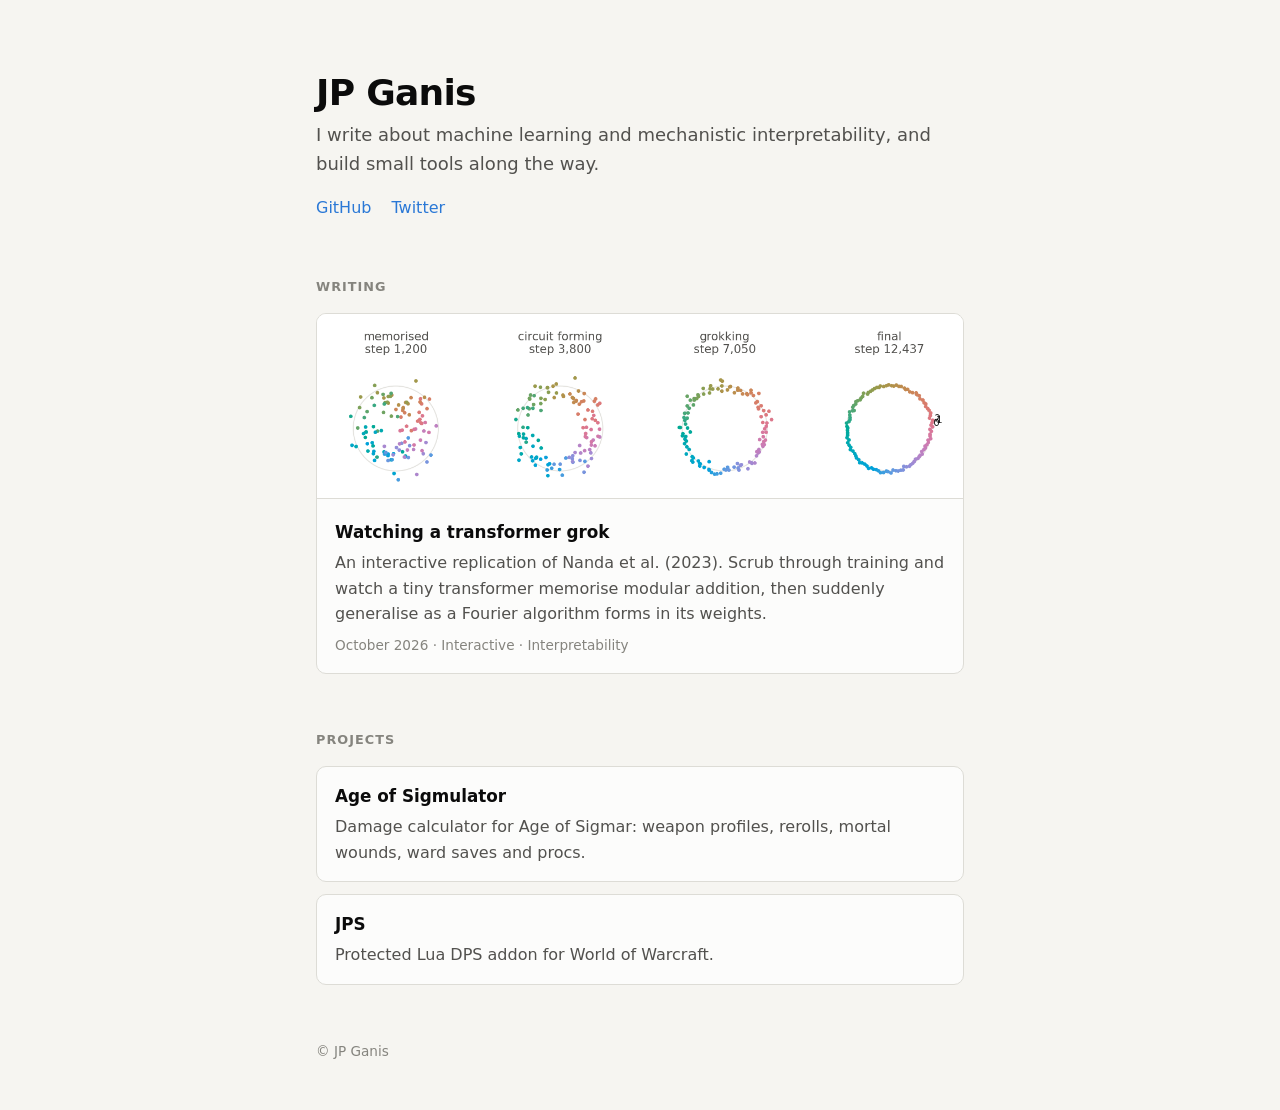
==== index.html @ 49b25493 "Turn jpganis.com into a personal homepage Move Age of Sigmulator to /sigmulator/, add the grokking i" ====
<!doctype html>
<html lang="en">
<head>
  <meta charset="utf-8">
  <meta name="viewport" content="width=device-width, initial-scale=1">
  <title>JP Ganis</title>
  <meta name="description" content="Writing and projects by JP Ganis: machine learning, interpretability and things I've built.">
  <meta property="og:title" content="JP Ganis">
  <meta property="og:description" content="Writing and projects: machine learning, interpretability and things I've built.">
  <meta property="og:type" content="website">
  <link rel="icon" href="data:image/svg+xml,%3Csvg xmlns='http://www.w3.org/2000/svg' viewBox='0 0 32 32'%3E%3Ccircle cx='16' cy='16' r='11' fill='none' stroke='%232a78d6' stroke-width='3'/%3E%3Ccircle cx='27' cy='16' r='3' fill='%23eb6834'/%3E%3C/svg%3E">
  <link rel="stylesheet" href="site.css">
</head>
<body>
  <main class="wrap">
    <header class="intro">
      <h1>JP Ganis</h1>
      <p class="lede">
        <!-- TODO: one or two lines about who you are and what you work on -->
        I write about machine learning and mechanistic interpretability, and build small tools along the way.
      </p>
      <nav class="links" aria-label="Elsewhere">
        <a href="https://github.com/jp-ganis">GitHub</a>
        <a href="https://twitter.com/jpganis">Twitter</a>
        <!-- <a href="https://www.linkedin.com/in/…">LinkedIn</a> -->
        <!-- <a href="mailto:…">Email</a> -->
      </nav>
    </header>

    <section aria-labelledby="writing">
      <h2 id="writing">Writing</h2>
      <ul class="entries">
        <li>
          <a class="entry feature" href="/grokking/">
            <img src="/grokking/preview.png" alt="Embedding rings formed by a transformer that has grokked modular addition" loading="lazy">
            <span class="entry-body">
              <span class="entry-title">Watching a transformer grok</span>
              <span class="entry-desc">An interactive replication of Nanda et al. (2023). Scrub through training and watch a tiny transformer memorise modular addition, then suddenly generalise as a Fourier algorithm forms in its weights.</span>
              <span class="entry-meta">October 2026 · Interactive · Interpretability</span>
            </span>
          </a>
        </li>
      </ul>
    </section>

    <section aria-labelledby="projects">
      <h2 id="projects">Projects</h2>
      <ul class="entries">
        <li>
          <a class="entry" href="/sigmulator/">
            <span class="entry-title">Age of Sigmulator</span>
            <span class="entry-desc">Damage calculator for Age of Sigmar: weapon profiles, rerolls, mortal wounds, ward saves and procs.</span>
          </a>
        </li>
        <li>
          <a class="entry" href="https://github.com/jp-ganis/JPS">
            <span class="entry-title">JPS</span>
            <span class="entry-desc">Protected Lua DPS addon for World of Warcraft.</span>
          </a>
        </li>
      </ul>
    </section>
  </main>

  <footer class="foot">
    <p>© JP Ganis</p>
  </footer>
</body>
</html>
---- site.css ----
:root {
  color-scheme: light;
  --bg: #f6f5f1;
  --panel: #fcfcfb;
  --ink: #0b0b0b;
  --ink-2: #52514e;
  --ink-3: #85847e;
  --rule: #dddcd6;
  --accent: #2a78d6;
  --radius: 10px;
  --font: ui-sans-serif, system-ui, -apple-system, "Segoe UI", Roboto, "Helvetica Neue", Arial, sans-serif;
}

@media (prefers-color-scheme: dark) {
  :root {
    color-scheme: dark;
    --bg: #121211;
    --panel: #1a1a19;
    --ink: #f0efec;
    --ink-2: #c3c2b7;
    --ink-3: #8f8e86;
    --rule: #333330;
    --accent: #3987e5;
  }
}

* { box-sizing: border-box; }

body {
  margin: 0;
  background: var(--bg);
  color: var(--ink);
  font: 16px/1.6 var(--font);
  -webkit-font-smoothing: antialiased;
}

a { color: var(--accent); text-decoration: none; }
a:hover { text-decoration: underline; }

.wrap {
  max-width: 680px;
  margin: 0 auto;
  padding: 72px 16px 32px;
}

.intro h1 {
  margin: 0 0 8px;
  font-size: 2.25rem;
  letter-spacing: -0.02em;
  line-height: 1.15;
}

.lede {
  margin: 0 0 16px;
  color: var(--ink-2);
  font-size: 1.125rem;
}

.links { display: flex; flex-wrap: wrap; gap: 4px 20px; }

section { margin-top: 56px; }

h2 {
  margin: 0 0 16px;
  font-size: 0.8rem;
  font-weight: 600;
  letter-spacing: 0.08em;
  text-transform: uppercase;
  color: var(--ink-3);
}

.entries { list-style: none; margin: 0; padding: 0; display: grid; gap: 12px; }

.entry {
  display: flex;
  flex-direction: column;
  gap: 4px;
  padding: 16px 18px;
  background: var(--panel);
  border: 1px solid var(--rule);
  border-radius: var(--radius);
  color: inherit;
  transition: border-color 0.15s;
}
.entry:hover { text-decoration: none; border-color: var(--accent); }
.entry:hover .entry-title { color: var(--accent); }

.entry-body { display: flex; flex-direction: column; gap: 4px; }
.entry-title { font-weight: 600; font-size: 1.05rem; }
.entry-desc { color: var(--ink-2); }
.entry-meta { color: var(--ink-3); font-size: 0.85rem; margin-top: 4px; }

.feature { padding: 0; overflow: hidden; }
.feature img {
  display: block;
  width: 100%;
  height: auto;
  padding: 12px 8px;
  background: #fff;
  border-bottom: 1px solid var(--rule);
}
.feature .entry-body { padding: 16px 18px; }

.foot {
  max-width: 680px;
  margin: 0 auto;
  padding: 24px 16px 48px;
  color: var(--ink-3);
  font-size: 0.85rem;
}
.foot p { margin: 0; }
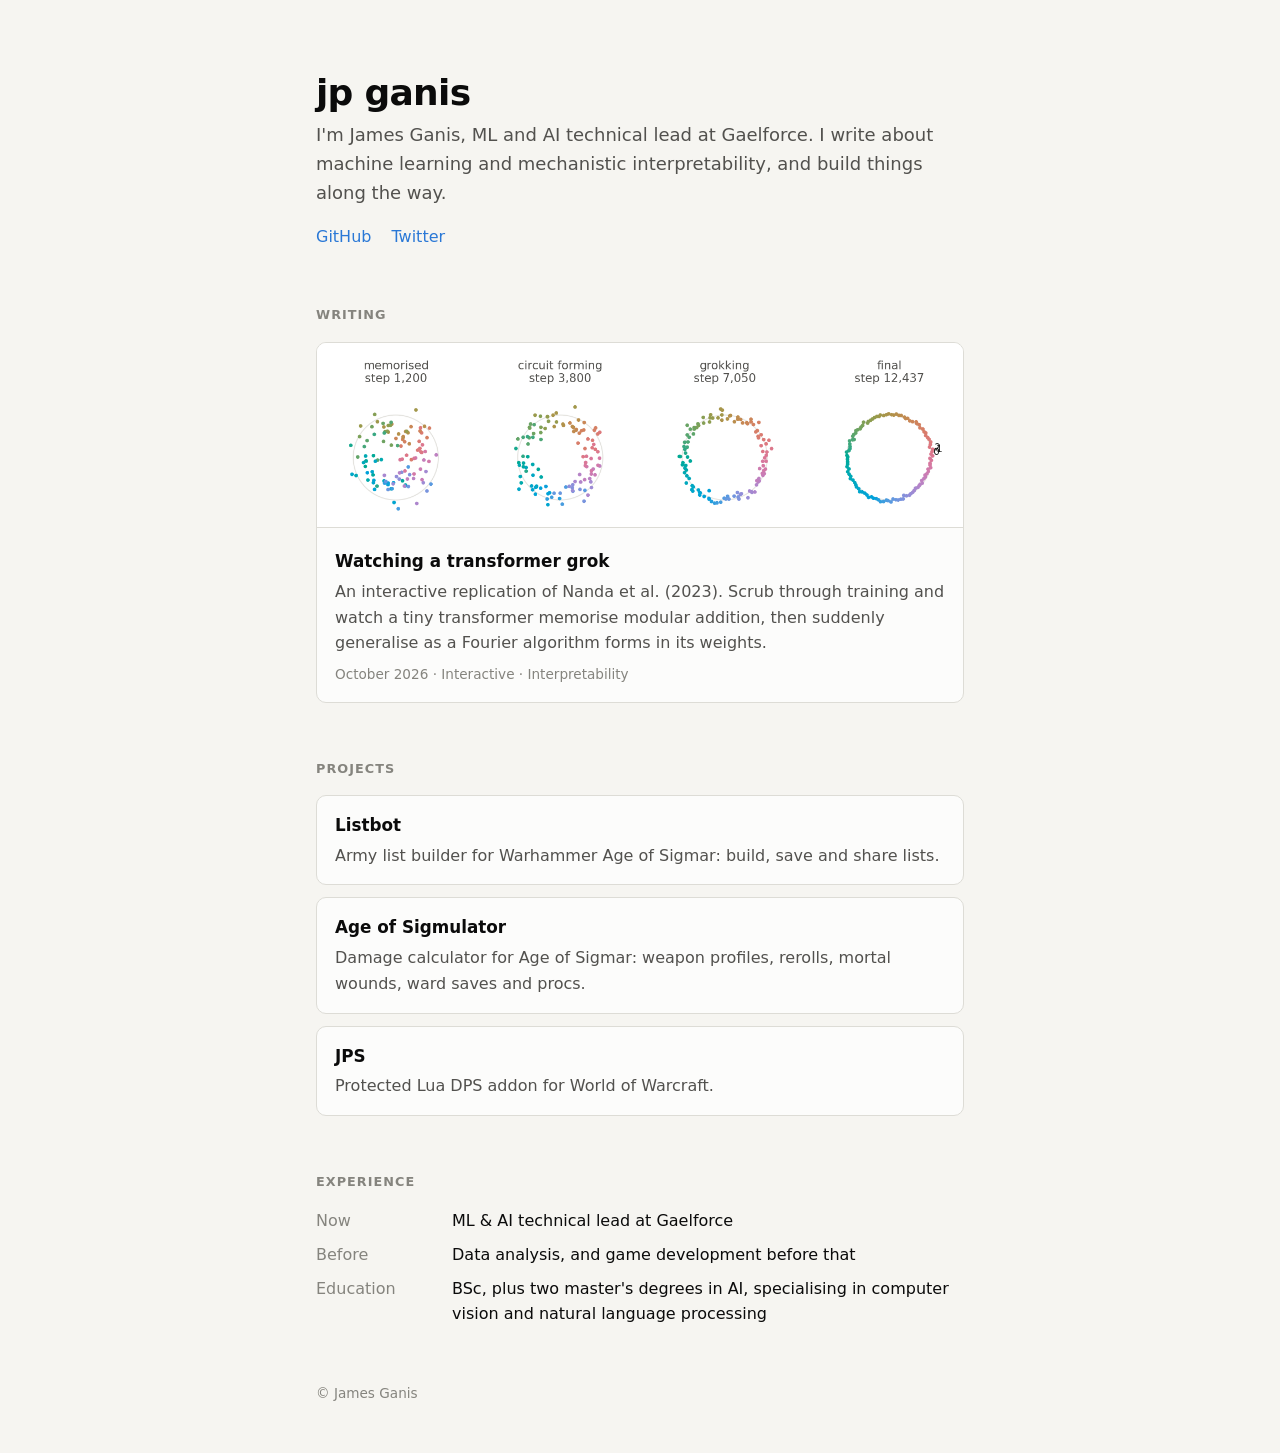
==== commit ffd2968f: "Add Listbot, experience section and search metadata Lowercase the heading, name James Ganis in the t" ====
--- a/index.html
+++ b/index.html
@@ -3,21 +3,40 @@
 <head>
   <meta charset="utf-8">
   <meta name="viewport" content="width=device-width, initial-scale=1">
-  <title>JP Ganis</title>
-  <meta name="description" content="Writing and projects by JP Ganis: machine learning, interpretability and things I've built.">
-  <meta property="og:title" content="JP Ganis">
-  <meta property="og:description" content="Writing and projects: machine learning, interpretability and things I've built.">
-  <meta property="og:type" content="website">
+  <title>jp ganis · James Ganis, ML &amp; AI technical lead</title>
+  <meta name="description" content="James (JP) Ganis: ML and AI technical lead at Gaelforce. Writing on machine learning and mechanistic interpretability, plus projects like Listbot and Age of Sigmulator.">
+  <meta name="author" content="James Ganis">
+  <link rel="canonical" href="https://jpganis.com/">
+  <meta property="og:title" content="James Ganis (jp ganis)">
+  <meta property="og:description" content="ML and AI technical lead. Writing on machine learning and interpretability, and things I've built.">
+  <meta property="og:type" content="profile">
+  <meta property="og:url" content="https://jpganis.com/">
+  <meta property="og:image" content="https://jpganis.com/grokking/preview.png">
+  <meta property="profile:first_name" content="James">
+  <meta property="profile:last_name" content="Ganis">
+  <script type="application/ld+json">
+  {
+    "@context": "https://schema.org",
+    "@type": "Person",
+    "name": "James Ganis",
+    "alternateName": ["JP Ganis", "jp ganis", "jp-ganis"],
+    "url": "https://jpganis.com/",
+    "jobTitle": "ML & AI Technical Lead",
+    "worksFor": { "@type": "Organization", "name": "Gaelforce" },
+    "knowsAbout": ["Machine learning", "Artificial intelligence", "Computer vision", "Natural language processing", "Mechanistic interpretability", "Data analysis", "Game development"],
+    "sameAs": ["https://github.com/jp-ganis", "https://twitter.com/jpganis"]
+  }
+  </script>
   <link rel="icon" href="data:image/svg+xml,%3Csvg xmlns='http://www.w3.org/2000/svg' viewBox='0 0 32 32'%3E%3Ccircle cx='16' cy='16' r='11' fill='none' stroke='%232a78d6' stroke-width='3'/%3E%3Ccircle cx='27' cy='16' r='3' fill='%23eb6834'/%3E%3C/svg%3E">
   <link rel="stylesheet" href="site.css">
 </head>
 <body>
   <main class="wrap">
     <header class="intro">
-      <h1>JP Ganis</h1>
+      <h1>jp ganis</h1>
       <p class="lede">
-        <!-- TODO: one or two lines about who you are and what you work on -->
-        I write about machine learning and mechanistic interpretability, and build small tools along the way.
+        I'm James Ganis, ML and AI technical lead at Gaelforce. I write about machine learning and
+        mechanistic interpretability, and build things along the way.
       </p>
       <nav class="links" aria-label="Elsewhere">
         <a href="https://github.com/jp-ganis">GitHub</a>
@@ -47,6 +66,12 @@
       <h2 id="projects">Projects</h2>
       <ul class="entries">
         <li>
+          <a class="entry" href="https://listbot.co.uk">
+            <span class="entry-title">Listbot</span>
+            <span class="entry-desc">Army list builder for Warhammer Age of Sigmar: build, save and share lists.</span>
+          </a>
+        </li>
+        <li>
           <a class="entry" href="/sigmulator/">
             <span class="entry-title">Age of Sigmulator</span>
             <span class="entry-desc">Damage calculator for Age of Sigmar: weapon profiles, rerolls, mortal wounds, ward saves and procs.</span>
@@ -60,10 +85,22 @@
         </li>
       </ul>
     </section>
+
+    <section aria-labelledby="about">
+      <h2 id="about">Experience</h2>
+      <dl class="cv">
+        <dt>Now</dt>
+        <dd>ML &amp; AI technical lead at Gaelforce</dd>
+        <dt>Before</dt>
+        <dd>Data analysis, and game development before that</dd>
+        <dt>Education</dt>
+        <dd>BSc, plus two master's degrees in AI, specialising in computer vision and natural language processing</dd>
+      </dl>
+    </section>
   </main>
 
   <footer class="foot">
-    <p>© JP Ganis</p>
+    <p>© James Ganis</p>
   </footer>
 </body>
 </html>
--- a/site.css
+++ b/site.css
@@ -109,3 +109,16 @@
   font-size: 0.85rem;
 }
 .foot p { margin: 0; }
+
+.cv {
+  display: grid;
+  grid-template-columns: 7.5rem 1fr;
+  gap: 8px 16px;
+  margin: 0;
+}
+.cv dt { color: var(--ink-3); }
+.cv dd { margin: 0; }
+@media (max-width: 480px) {
+  .cv { grid-template-columns: 1fr; gap: 0; }
+  .cv dd { margin-bottom: 10px; }
+}
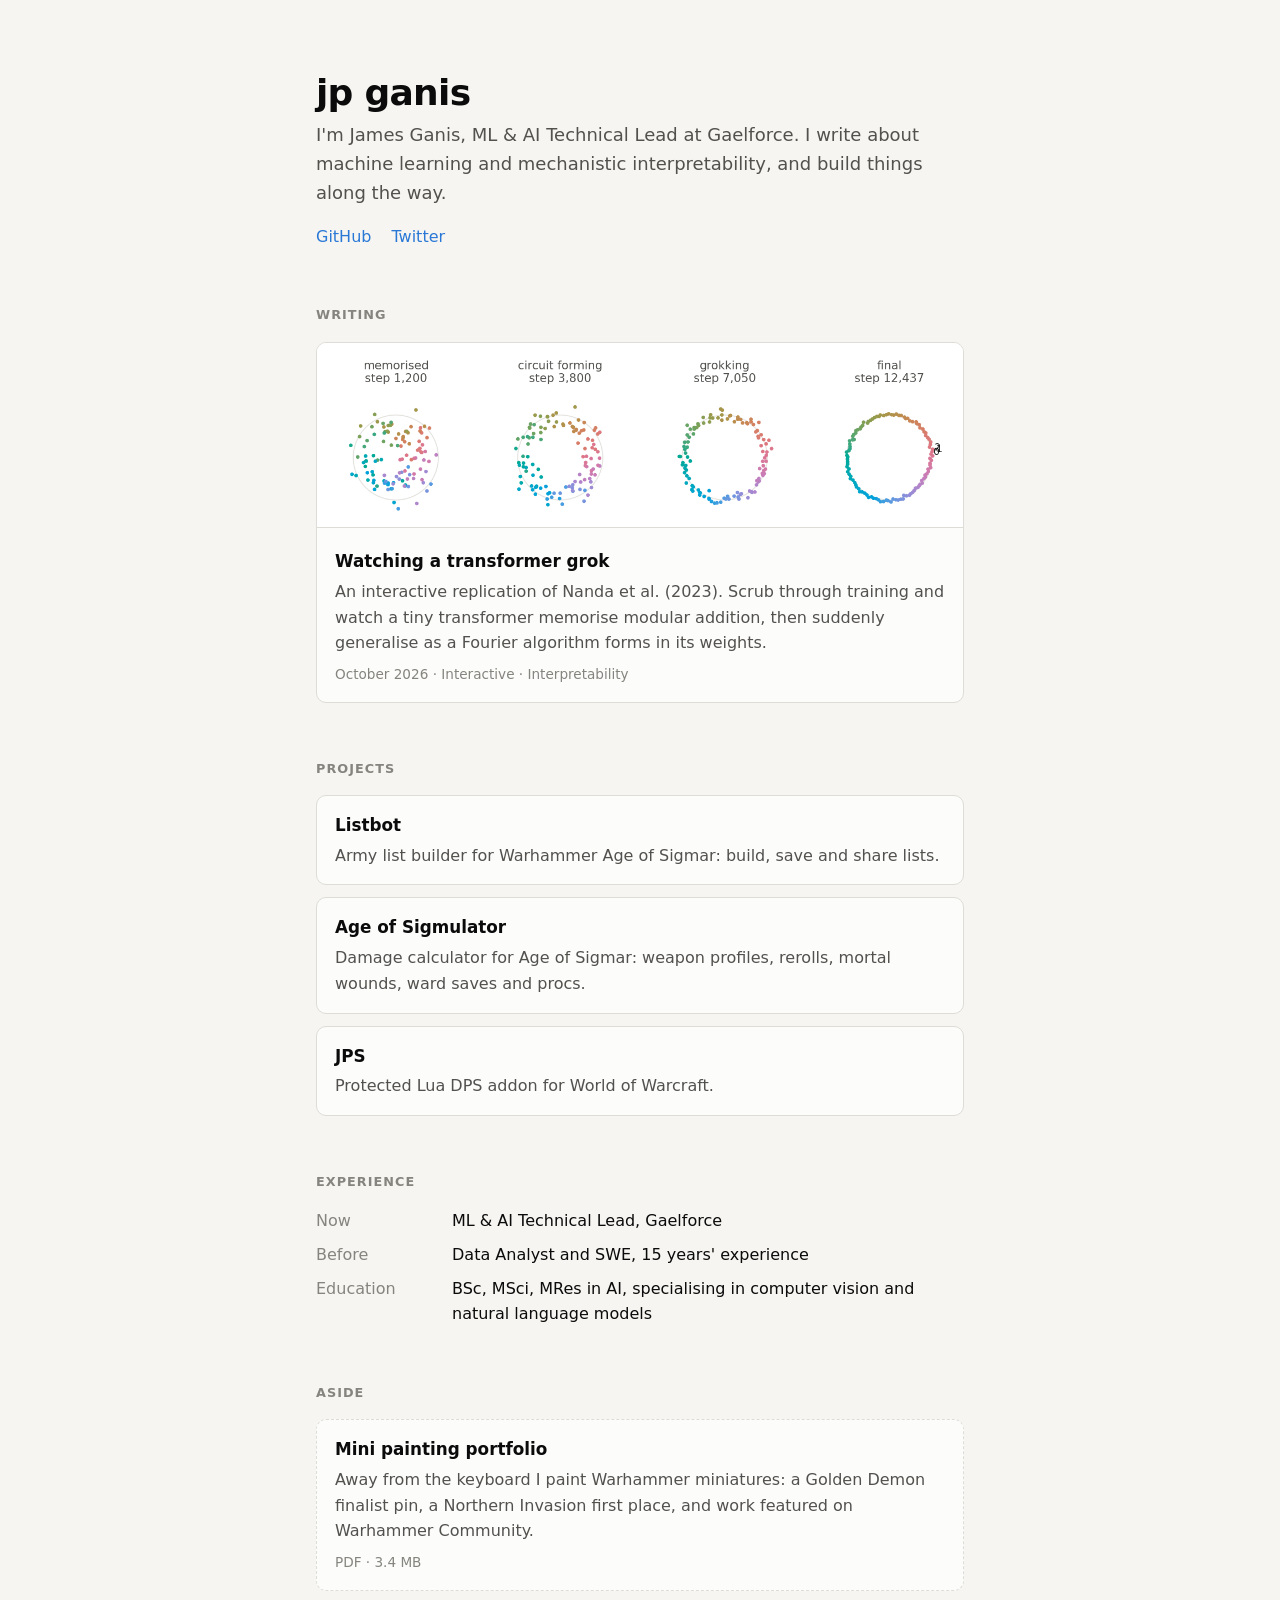
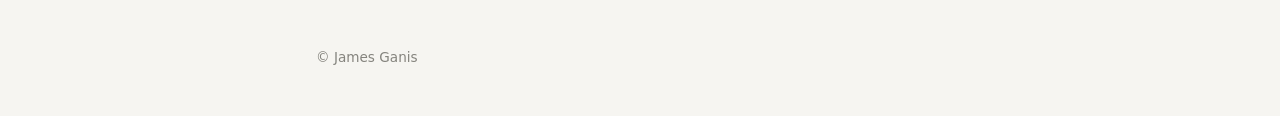
==== commit 020fb701: "Add painting portfolio aside and tighten experience section Co-Authored-By: Claude Opus 5.5 <noreply" ====
--- a/index.html
+++ b/index.html
@@ -3,12 +3,12 @@
 <head>
   <meta charset="utf-8">
   <meta name="viewport" content="width=device-width, initial-scale=1">
-  <title>jp ganis · James Ganis, ML &amp; AI technical lead</title>
-  <meta name="description" content="James (JP) Ganis: ML and AI technical lead at Gaelforce. Writing on machine learning and mechanistic interpretability, plus projects like Listbot and Age of Sigmulator.">
+  <title>jp ganis · James Ganis, ML &amp; AI Technical Lead</title>
+  <meta name="description" content="James (JP) Ganis: ML &amp; AI Technical Lead at Gaelforce. Writing on machine learning and mechanistic interpretability, plus projects like Listbot and Age of Sigmulator.">
   <meta name="author" content="James Ganis">
   <link rel="canonical" href="https://jpganis.com/">
   <meta property="og:title" content="James Ganis (jp ganis)">
-  <meta property="og:description" content="ML and AI technical lead. Writing on machine learning and interpretability, and things I've built.">
+  <meta property="og:description" content="ML &amp; AI Technical Lead. Writing on machine learning and interpretability, and things I've built.">
   <meta property="og:type" content="profile">
   <meta property="og:url" content="https://jpganis.com/">
   <meta property="og:image" content="https://jpganis.com/grokking/preview.png">
@@ -23,7 +23,7 @@
     "url": "https://jpganis.com/",
     "jobTitle": "ML & AI Technical Lead",
     "worksFor": { "@type": "Organization", "name": "Gaelforce" },
-    "knowsAbout": ["Machine learning", "Artificial intelligence", "Computer vision", "Natural language processing", "Mechanistic interpretability", "Data analysis", "Game development"],
+    "knowsAbout": ["Machine learning", "Artificial intelligence", "Computer vision", "Natural language processing", "Mechanistic interpretability", "Data analysis", "Software engineering"],
     "sameAs": ["https://github.com/jp-ganis", "https://twitter.com/jpganis"]
   }
   </script>
@@ -35,7 +35,7 @@
     <header class="intro">
       <h1>jp ganis</h1>
       <p class="lede">
-        I'm James Ganis, ML and AI technical lead at Gaelforce. I write about machine learning and
+        I'm James Ganis, ML &amp; AI Technical Lead at Gaelforce. I write about machine learning and
         mechanistic interpretability, and build things along the way.
       </p>
       <nav class="links" aria-label="Elsewhere">
@@ -90,12 +90,21 @@
       <h2 id="about">Experience</h2>
       <dl class="cv">
         <dt>Now</dt>
-        <dd>ML &amp; AI technical lead at Gaelforce</dd>
+        <dd>ML &amp; AI Technical Lead, Gaelforce</dd>
         <dt>Before</dt>
-        <dd>Data analysis, and game development before that</dd>
+        <dd>Data Analyst and SWE, 15 years' experience</dd>
         <dt>Education</dt>
-        <dd>BSc, plus two master's degrees in AI, specialising in computer vision and natural language processing</dd>
+        <dd>BSc, MSci, MRes in AI, specialising in computer vision and natural language models</dd>
       </dl>
+    </section>
+
+    <section aria-labelledby="aside">
+      <h2 id="aside">Aside</h2>
+      <a class="entry aside" href="/files/jp-ganis-mini-painting-portfolio.pdf">
+        <span class="entry-title">Mini painting portfolio</span>
+        <span class="entry-desc">Away from the keyboard I paint Warhammer miniatures: a Golden Demon finalist pin, a Northern Invasion first place, and work featured on Warhammer Community.</span>
+        <span class="entry-meta">PDF · 3.4 MB</span>
+      </a>
     </section>
   </main>
 
--- a/site.css
+++ b/site.css
@@ -122,3 +122,5 @@
   .cv { grid-template-columns: 1fr; gap: 0; }
   .cv dd { margin-bottom: 10px; }
 }
+
+.aside { border-style: dashed; }
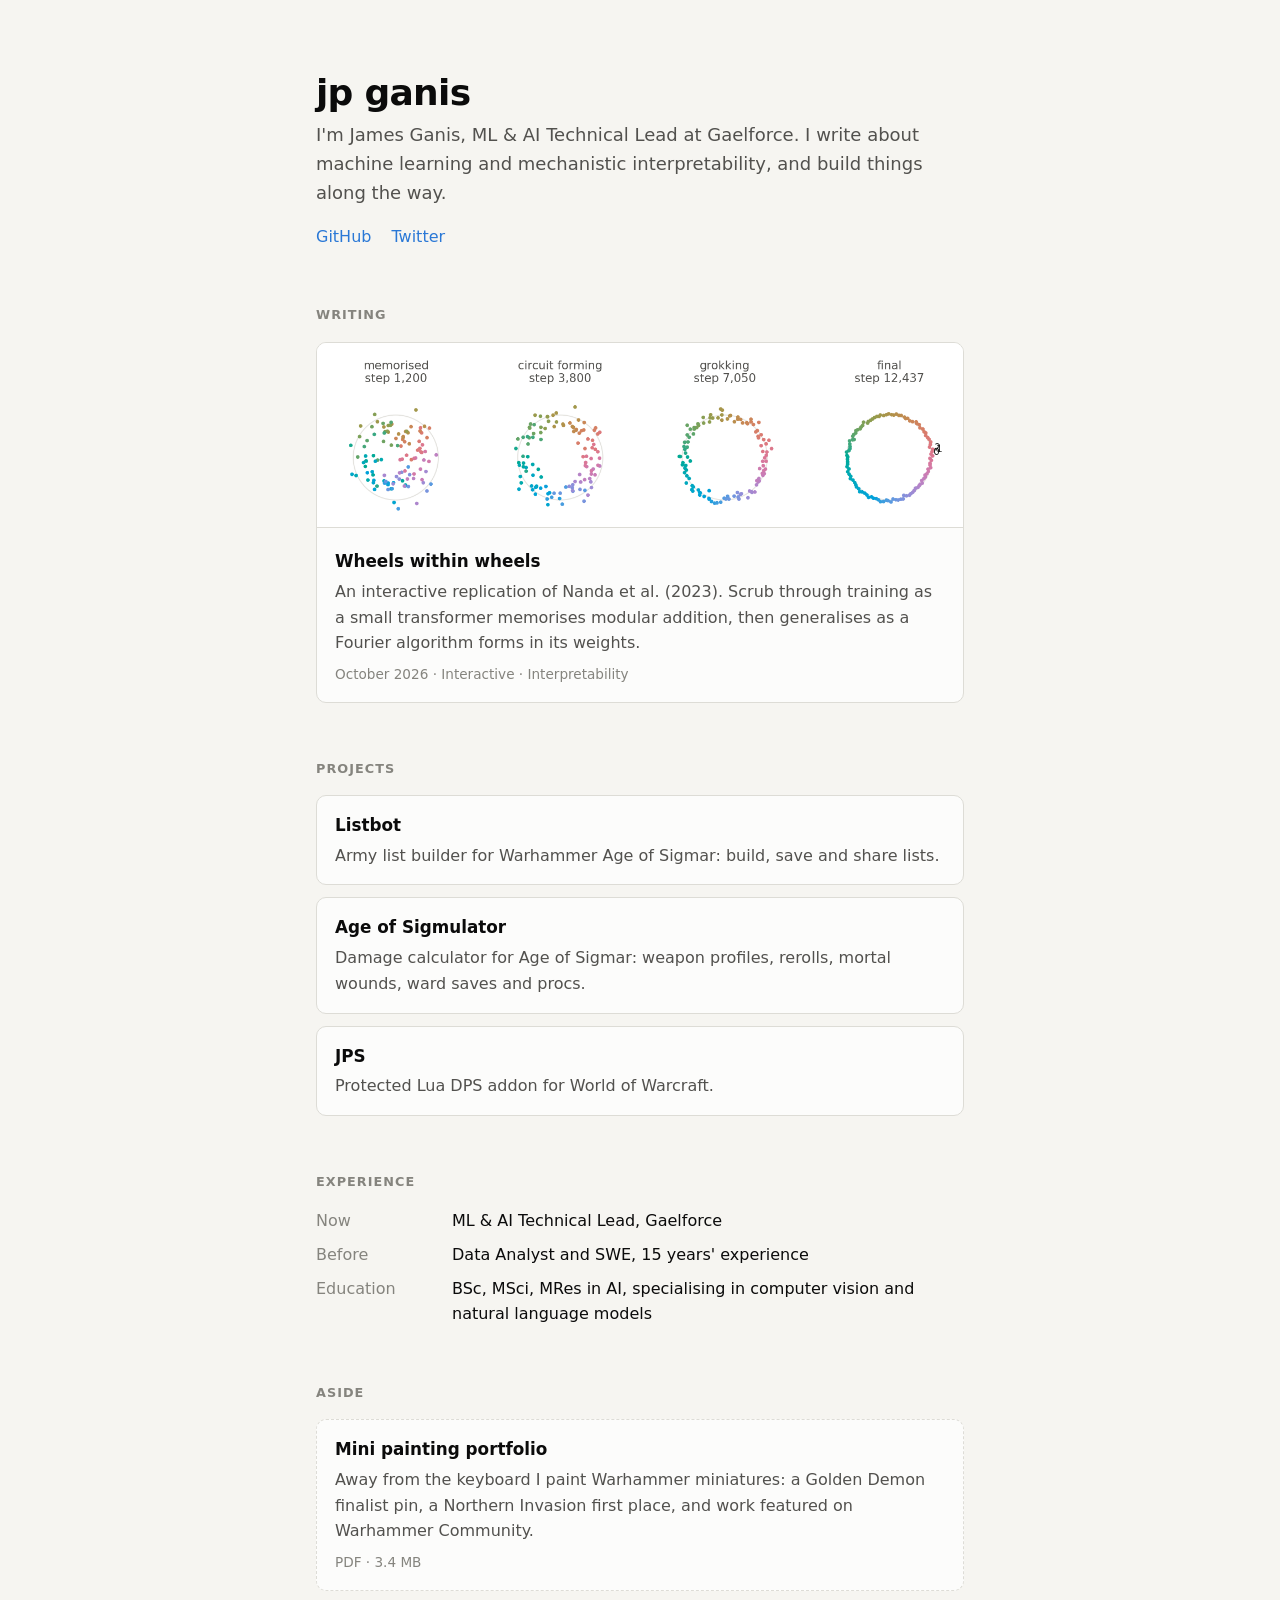
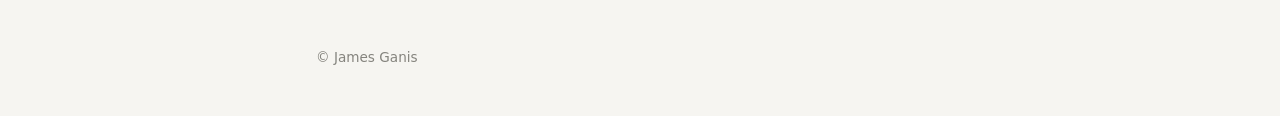
==== commit 5e837cb5: "Rename grokking entry to "Wheels within wheels" Co-Authored-By: Claude Opus 5.5 <noreply@anthropic.c" ====
--- a/index.html
+++ b/index.html
@@ -53,8 +53,8 @@
           <a class="entry feature" href="/grokking/">
             <img src="/grokking/preview.png" alt="Embedding rings formed by a transformer that has grokked modular addition" loading="lazy">
             <span class="entry-body">
-              <span class="entry-title">Watching a transformer grok</span>
-              <span class="entry-desc">An interactive replication of Nanda et al. (2023). Scrub through training and watch a tiny transformer memorise modular addition, then suddenly generalise as a Fourier algorithm forms in its weights.</span>
+              <span class="entry-title">Wheels within wheels</span>
+              <span class="entry-desc">An interactive replication of Nanda et al. (2023). Scrub through training as a small transformer memorises modular addition, then generalises as a Fourier algorithm forms in its weights.</span>
               <span class="entry-meta">October 2026 · Interactive · Interpretability</span>
             </span>
           </a>
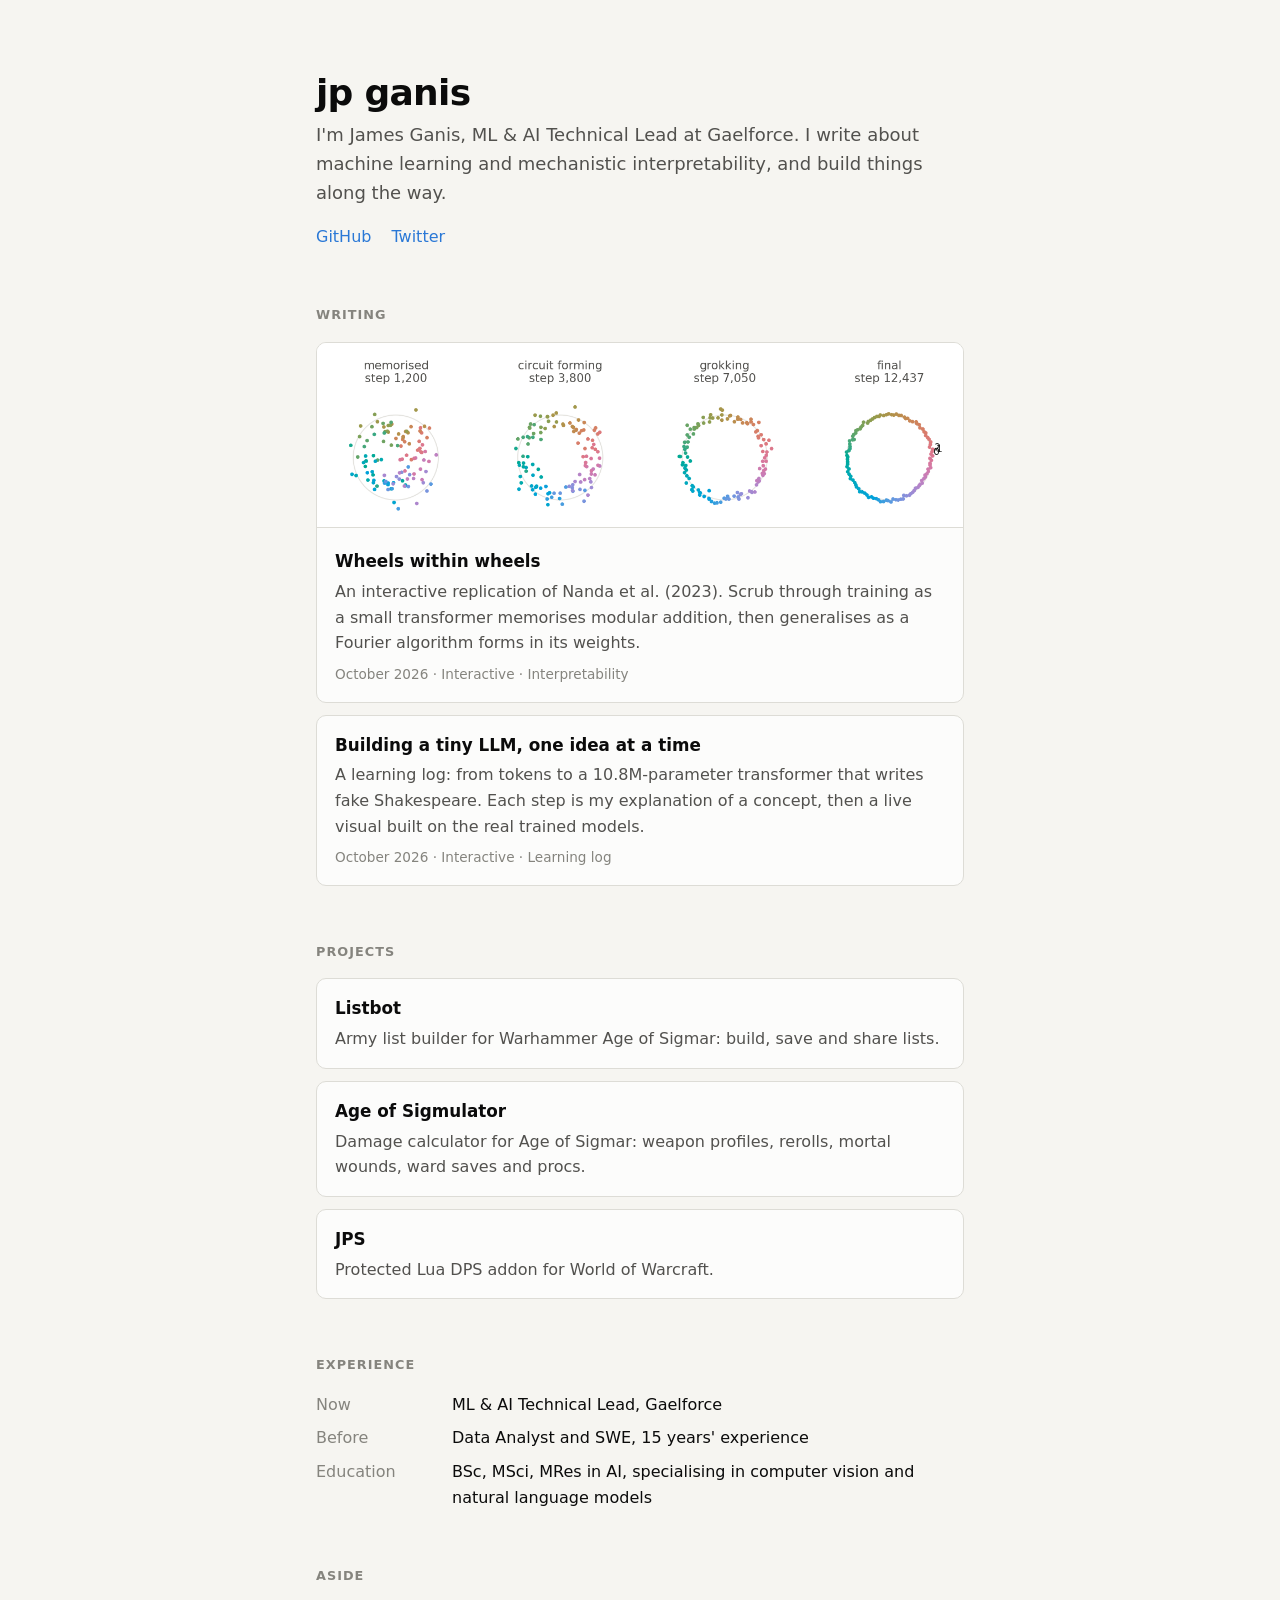
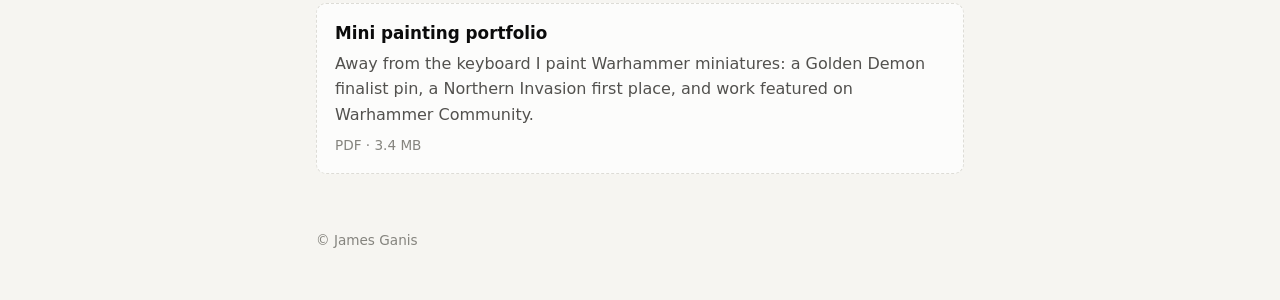
==== commit 53987d4d: "Add Building a tiny LLM learning log at /slm/ Co-Authored-By: Claude Opus 5.5 <noreply@anthropic.com" ====
--- a/index.html
+++ b/index.html
@@ -59,6 +59,13 @@
             </span>
           </a>
         </li>
+        <li>
+          <a class="entry" href="/slm/">
+            <span class="entry-title">Building a tiny LLM, one idea at a time</span>
+            <span class="entry-desc">A learning log: from tokens to a 10.8M-parameter transformer that writes fake Shakespeare. Each step is my explanation of a concept, then a live visual built on the real trained models.</span>
+            <span class="entry-meta">October 2026 · Interactive · Learning log</span>
+          </a>
+        </li>
       </ul>
     </section>
 
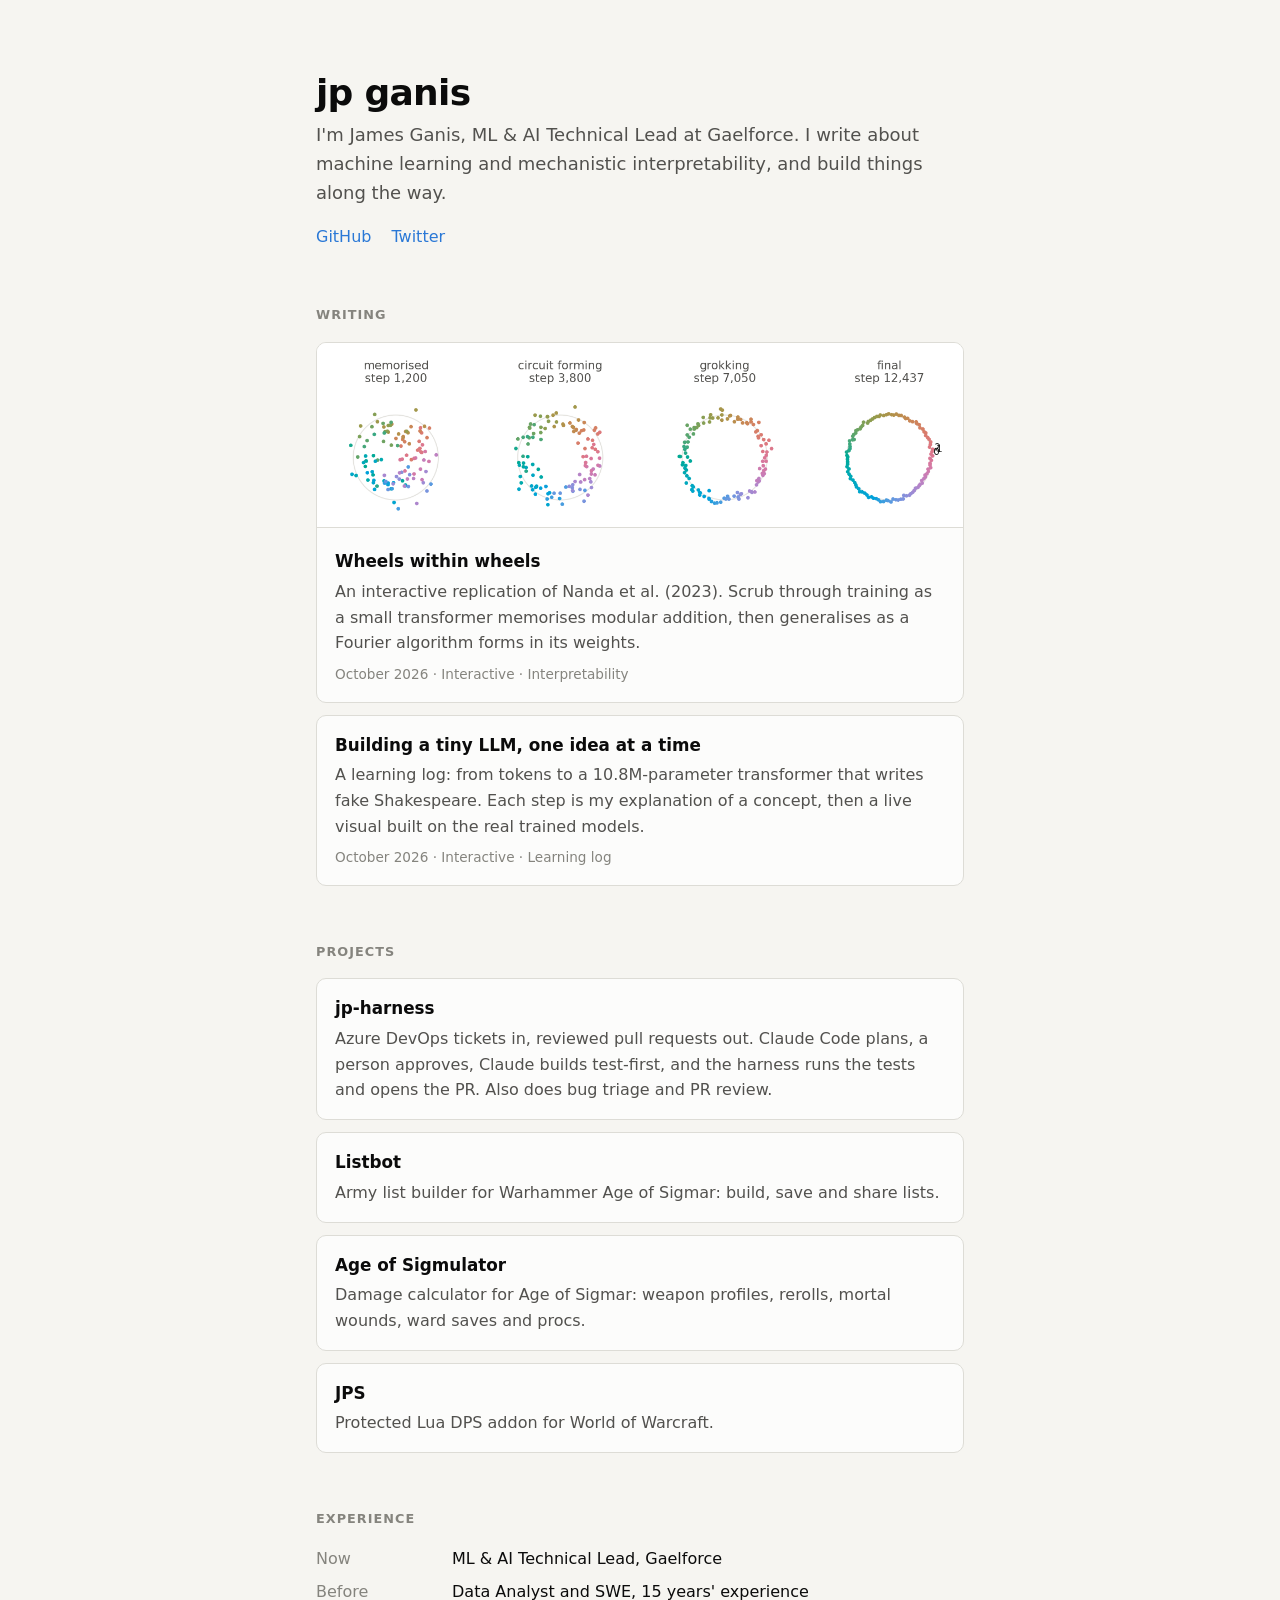
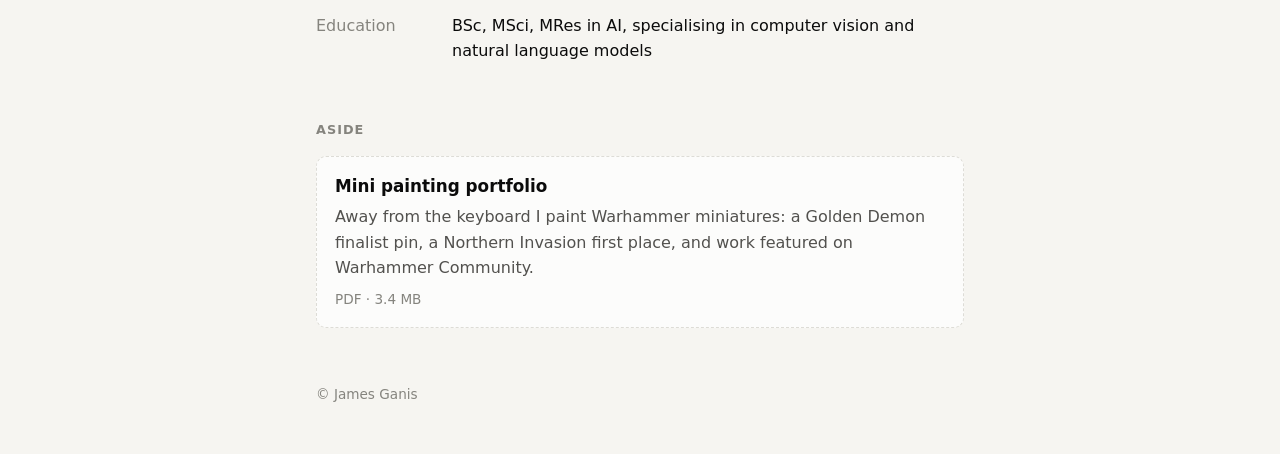
==== commit 6fd440f1: "Add jp-harness project page at /jp-harness/ Co-Authored-By: Claude Opus 5.5 <noreply@anthropic.com>" ====
--- a/index.html
+++ b/index.html
@@ -73,6 +73,12 @@
       <h2 id="projects">Projects</h2>
       <ul class="entries">
         <li>
+          <a class="entry" href="/jp-harness/">
+            <span class="entry-title">jp-harness</span>
+            <span class="entry-desc">Azure DevOps tickets in, reviewed pull requests out. Claude Code plans, a person approves, Claude builds test-first, and the harness runs the tests and opens the PR. Also does bug triage and PR review.</span>
+          </a>
+        </li>
+        <li>
           <a class="entry" href="https://listbot.co.uk">
             <span class="entry-title">Listbot</span>
             <span class="entry-desc">Army list builder for Warhammer Age of Sigmar: build, save and share lists.</span>
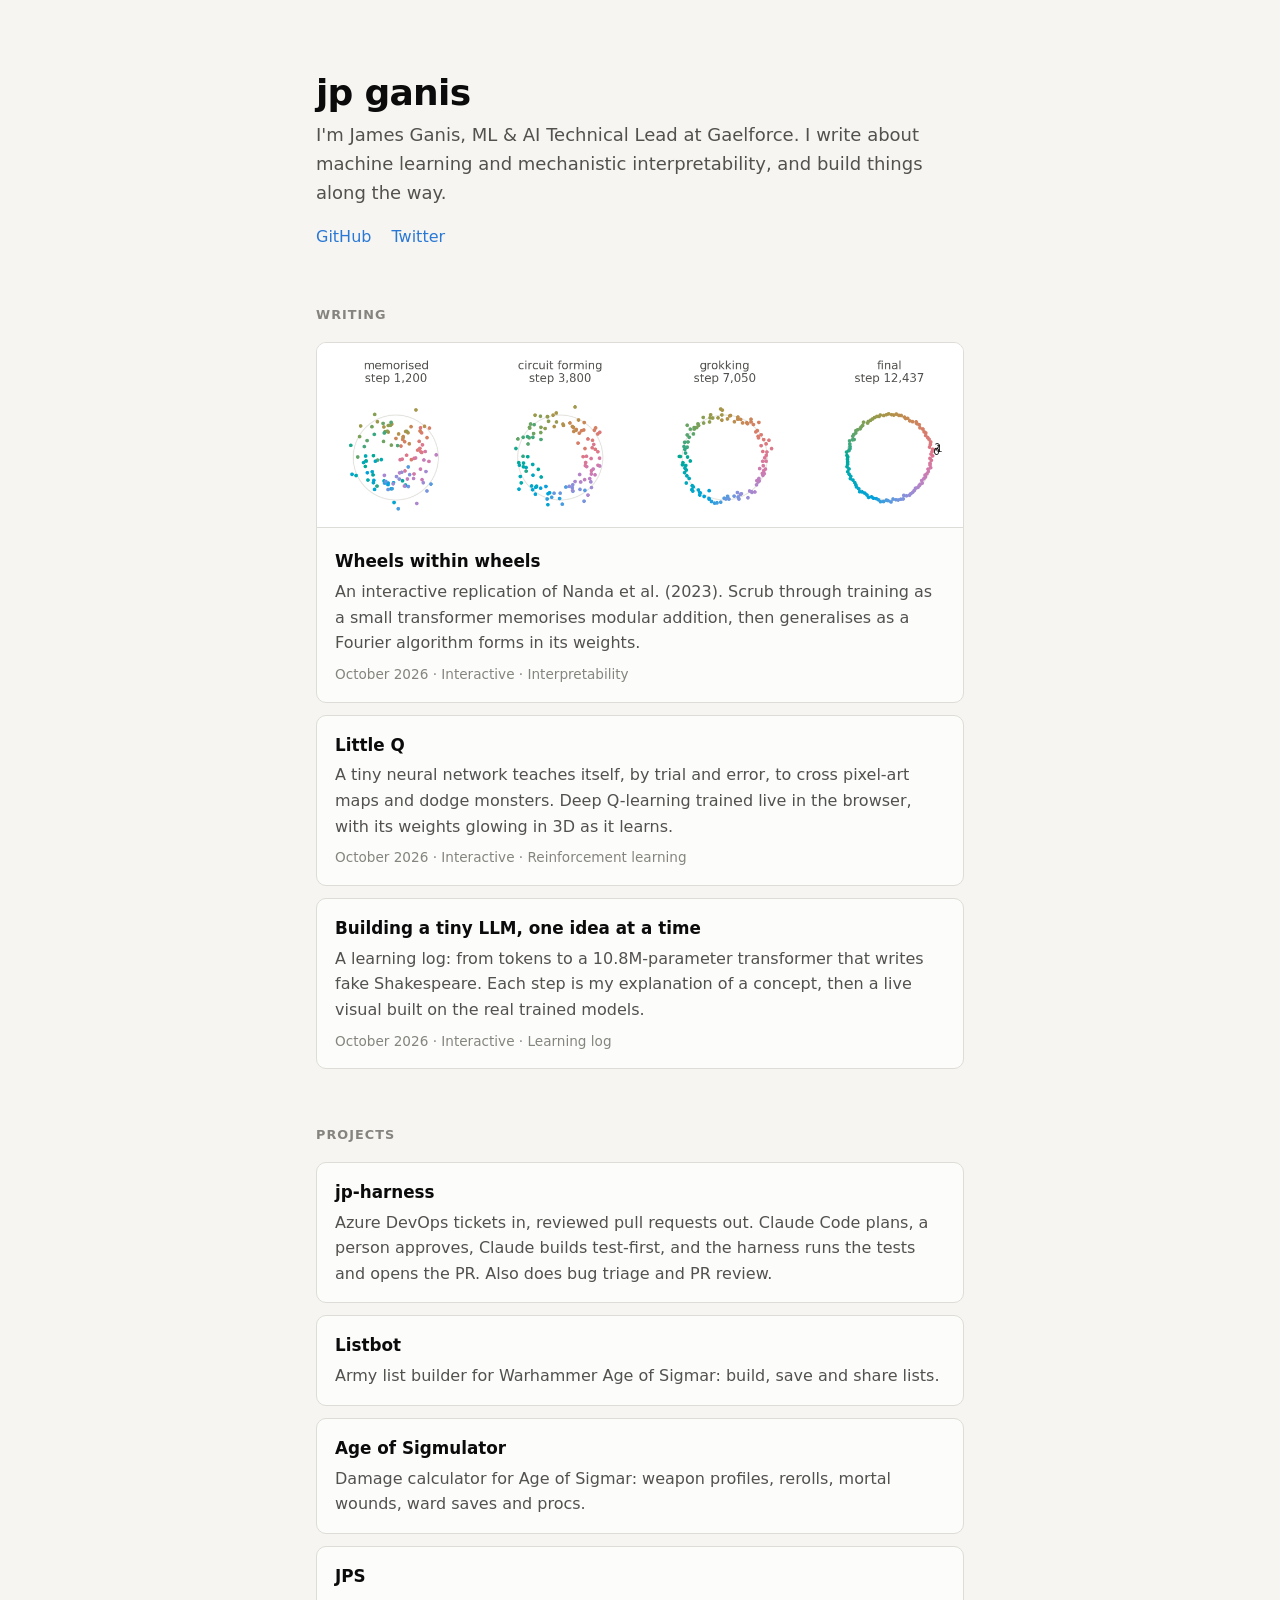
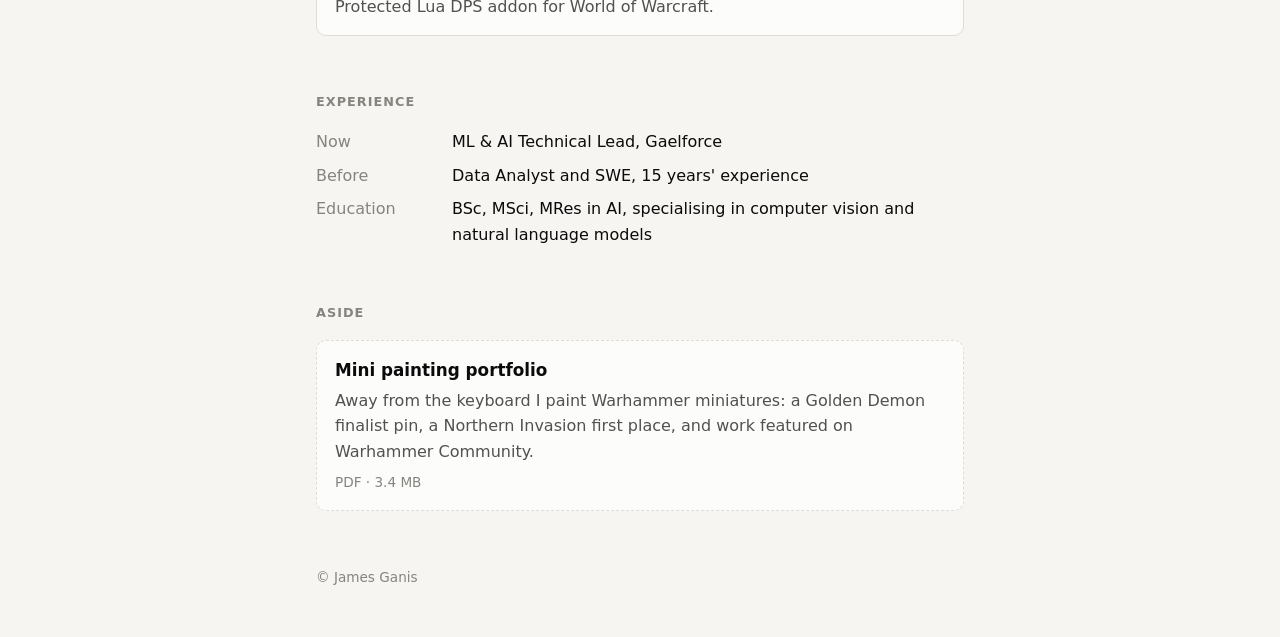
==== commit 2159d14a: "Add Little Q, a Deep Q-learning game, at /little-q/ A small MLP learns by trial and error to cross p" ====
--- a/index.html
+++ b/index.html
@@ -57,6 +57,13 @@
               <span class="entry-desc">An interactive replication of Nanda et al. (2023). Scrub through training as a small transformer memorises modular addition, then generalises as a Fourier algorithm forms in its weights.</span>
               <span class="entry-meta">October 2026 · Interactive · Interpretability</span>
             </span>
+          </a>
+        </li>
+        <li>
+          <a class="entry" href="/little-q/">
+            <span class="entry-title">Little Q</span>
+            <span class="entry-desc">A tiny neural network teaches itself, by trial and error, to cross pixel-art maps and dodge monsters. Deep Q-learning trained live in the browser, with its weights glowing in 3D as it learns.</span>
+            <span class="entry-meta">October 2026 · Interactive · Reinforcement learning</span>
           </a>
         </li>
         <li>
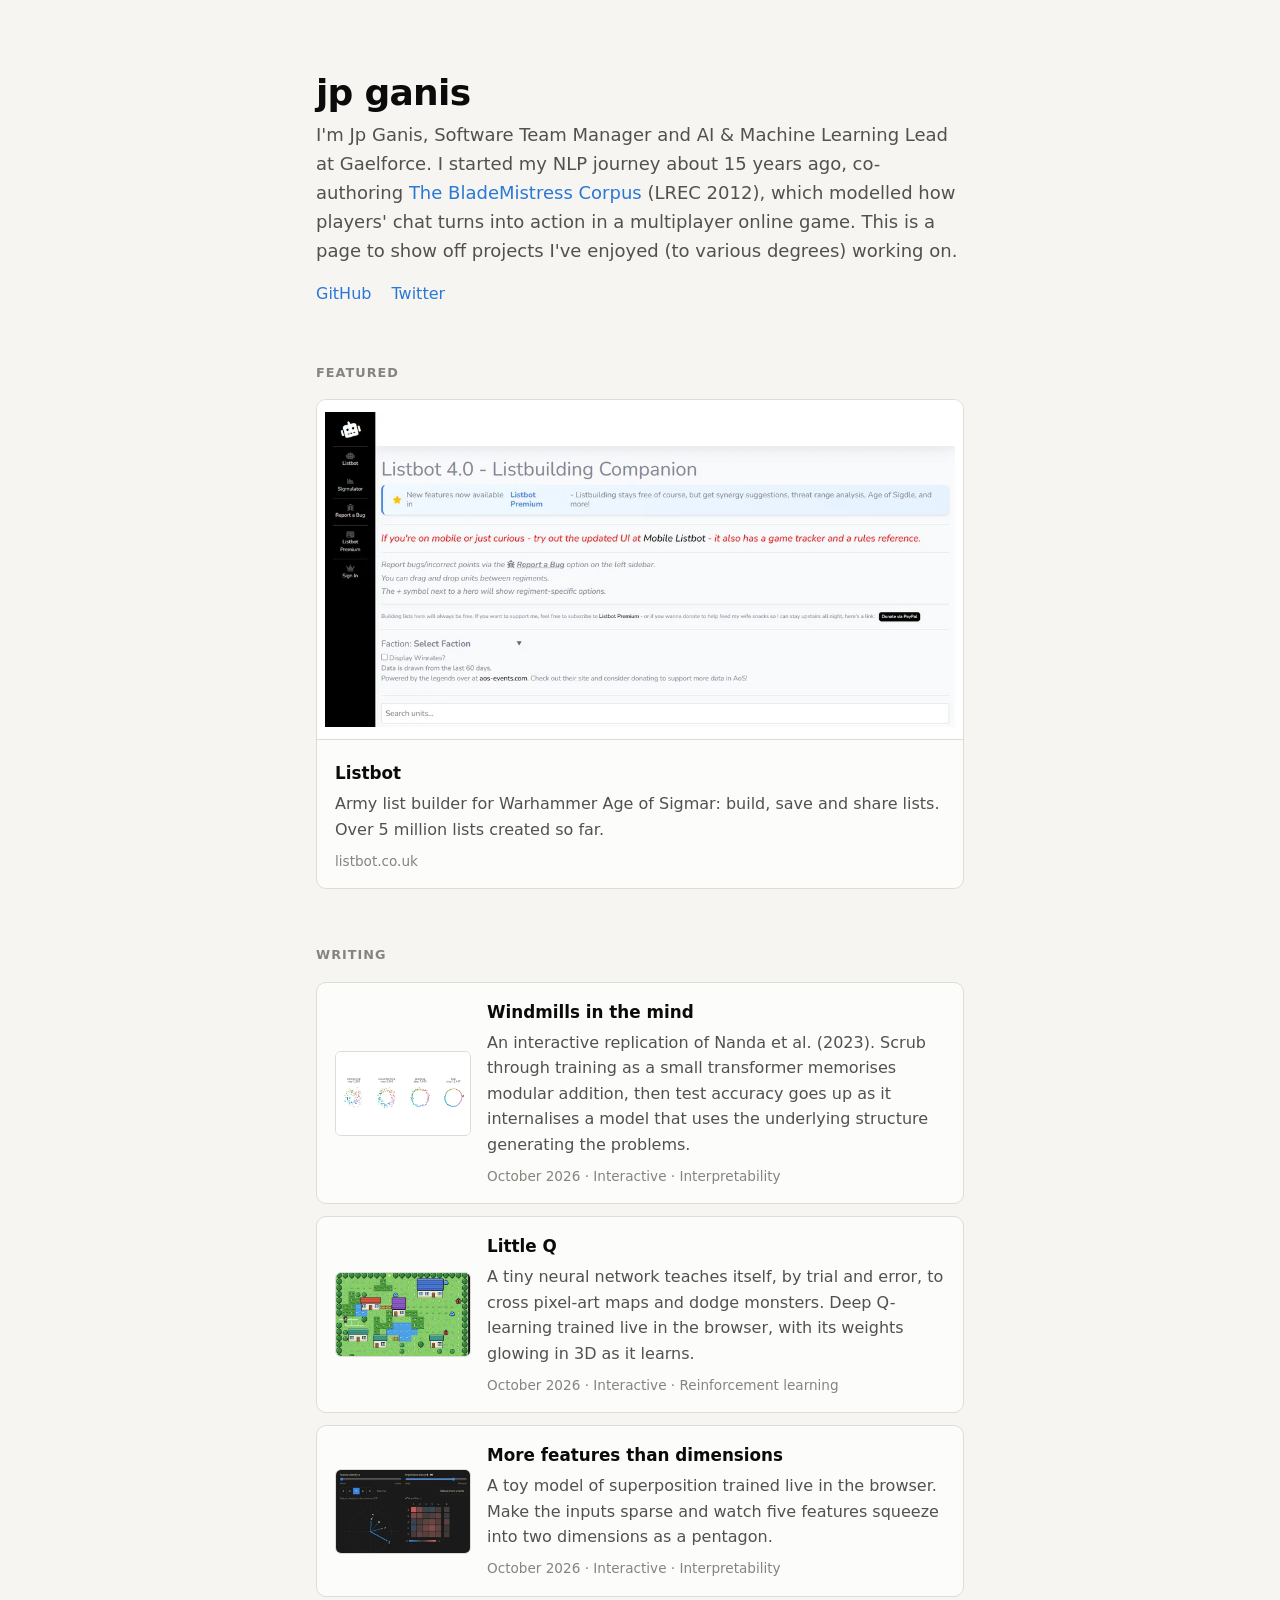
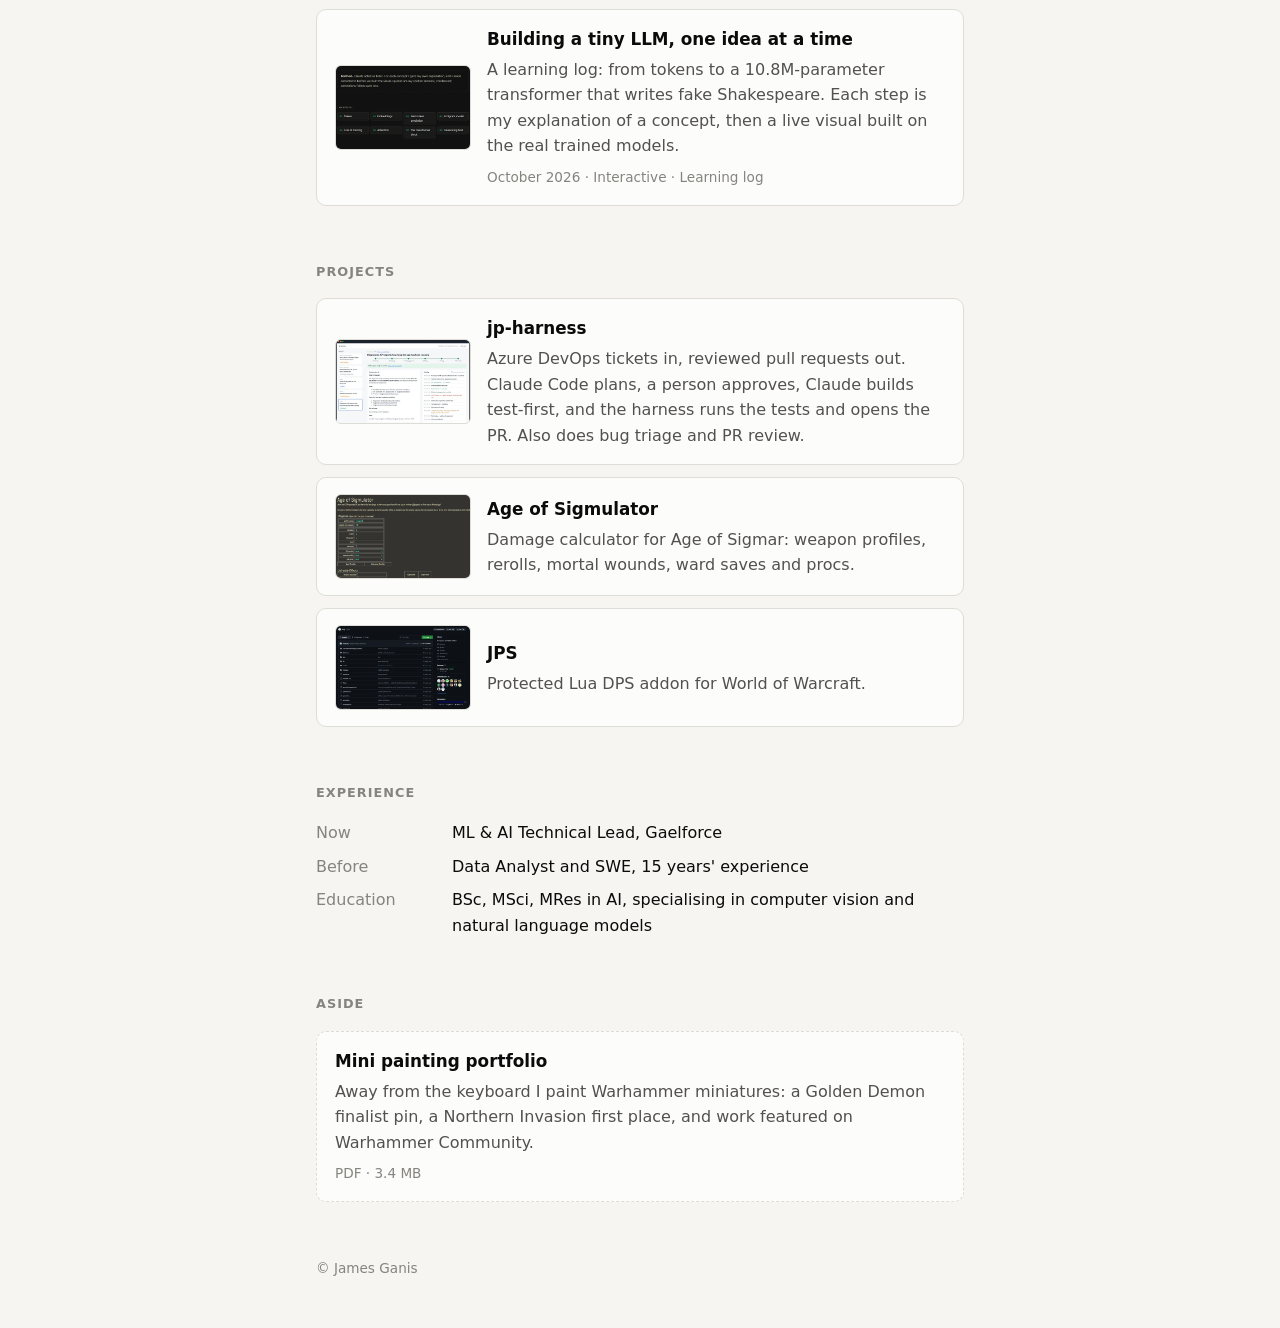
==== commit 18a17f65: "Add superposition page, homepage picture cards and Listbot feature - Add "More features than dimensi" ====
--- a/index.html
+++ b/index.html
@@ -35,8 +35,11 @@
     <header class="intro">
       <h1>jp ganis</h1>
       <p class="lede">
-        I'm James Ganis, ML &amp; AI Technical Lead at Gaelforce. I write about machine learning and
-        mechanistic interpretability, and build things along the way.
+        I'm Jp Ganis, Software Team Manager and AI &amp; Machine Learning Lead at Gaelforce. I started my
+        NLP journey about 15 years ago, co-authoring
+        <a href="https://aclanthology.org/L12-1062/">The BladeMistress Corpus</a> (LREC 2012), which
+        modelled how players' chat turns into action in a multiplayer online game. This is a page to show
+        off projects I've enjoyed (to various degrees) working on.
       </p>
       <nav class="links" aria-label="Elsewhere">
         <a href="https://github.com/jp-ganis">GitHub</a>
@@ -46,31 +49,59 @@
       </nav>
     </header>
 
+    <section aria-labelledby="featured">
+      <h2 id="featured">Featured</h2>
+      <a class="entry feature" href="https://listbot.co.uk">
+        <img src="/files/listbot-feature.webp" alt="The Listbot army list builder for Warhammer Age of Sigmar" loading="lazy">
+        <span class="entry-body">
+          <span class="entry-title">Listbot</span>
+          <span class="entry-desc">Army list builder for Warhammer Age of Sigmar: build, save and share lists. Over 5 million lists created so far.</span>
+          <span class="entry-meta">listbot.co.uk</span>
+        </span>
+      </a>
+    </section>
+
     <section aria-labelledby="writing">
       <h2 id="writing">Writing</h2>
       <ul class="entries">
         <li>
-          <a class="entry feature" href="/grokking/">
-            <img src="/grokking/preview.png" alt="Embedding rings formed by a transformer that has grokked modular addition" loading="lazy">
+          <a class="entry thumbed" href="/grokking/">
+            <img class="thumb" src="/files/thumbs/grokking.webp" alt="Embedding rings formed by a transformer that has grokked modular addition" width="480" height="300" loading="lazy">
             <span class="entry-body">
-              <span class="entry-title">Wheels within wheels</span>
-              <span class="entry-desc">An interactive replication of Nanda et al. (2023). Scrub through training as a small transformer memorises modular addition, then generalises as a Fourier algorithm forms in its weights.</span>
+              <span class="entry-title">Windmills in the mind</span>
+              <span class="entry-desc">An interactive replication of Nanda et al. (2023). Scrub through training as a small transformer memorises modular addition, then test accuracy goes up as it internalises a model that uses the underlying structure generating the problems.</span>
               <span class="entry-meta">October 2026 · Interactive · Interpretability</span>
             </span>
           </a>
         </li>
         <li>
-          <a class="entry" href="/little-q/">
-            <span class="entry-title">Little Q</span>
-            <span class="entry-desc">A tiny neural network teaches itself, by trial and error, to cross pixel-art maps and dodge monsters. Deep Q-learning trained live in the browser, with its weights glowing in 3D as it learns.</span>
-            <span class="entry-meta">October 2026 · Interactive · Reinforcement learning</span>
+          <a class="entry thumbed" href="/little-q/">
+            <img class="thumb" src="/files/thumbs/little-q.webp" alt="A pixel-art map with the agent, slimes and beetles" width="480" height="300" loading="lazy">
+            <span class="entry-body">
+              <span class="entry-title">Little Q</span>
+              <span class="entry-desc">A tiny neural network teaches itself, by trial and error, to cross pixel-art maps and dodge monsters. Deep Q-learning trained live in the browser, with its weights glowing in 3D as it learns.</span>
+              <span class="entry-meta">October 2026 · Interactive · Reinforcement learning</span>
+            </span>
           </a>
         </li>
         <li>
-          <a class="entry" href="/slm/">
-            <span class="entry-title">Building a tiny LLM, one idea at a time</span>
-            <span class="entry-desc">A learning log: from tokens to a 10.8M-parameter transformer that writes fake Shakespeare. Each step is my explanation of a concept, then a live visual built on the real trained models.</span>
-            <span class="entry-meta">October 2026 · Interactive · Learning log</span>
+          <a class="entry thumbed" href="/superposition/">
+            <img class="thumb" src="/files/thumbs/superposition.webp" alt="Feature directions squeezed into two dimensions" width="480" height="300" loading="lazy">
+            <span class="entry-body">
+              <span class="entry-title">More features than dimensions</span>
+              <span class="entry-desc">A toy model of superposition trained live in the browser. Make the inputs sparse and watch five features squeeze into two dimensions as a pentagon.</span>
+              <span class="entry-meta">October 2026 · Interactive · Interpretability</span>
+            </span>
+          </a>
+        </li>
+        <li>
+          <a class="entry thumbed" href="/slm/">
+            <img class="thumb" src="/files/thumbs/slm.webp" alt="The eight-step route of the tiny LLM learning log" width="480" height="300" loading="lazy">
+            <span class="entry-body">
+              <span class="entry-title">Building a tiny LLM, one idea at a time</span>
+              <span class="entry-desc">A learning log: from tokens to a 10.8M-parameter transformer that writes fake Shakespeare. Each step is my explanation of a concept, then a live visual built on the real trained models.</span>
+              <span class="entry-meta">October 2026 · Interactive · Learning log</span>
+            </span>
           </a>
         </li>
       </ul>
@@ -80,27 +111,30 @@
       <h2 id="projects">Projects</h2>
       <ul class="entries">
         <li>
-          <a class="entry" href="/jp-harness/">
-            <span class="entry-title">jp-harness</span>
-            <span class="entry-desc">Azure DevOps tickets in, reviewed pull requests out. Claude Code plans, a person approves, Claude builds test-first, and the harness runs the tests and opens the PR. Also does bug triage and PR review.</span>
+          <a class="entry thumbed" href="/jp-harness/">
+            <img class="thumb" src="/files/thumbs/jp-harness.webp" alt="The jp-harness dashboard turning a ticket into a pull request" width="480" height="300" loading="lazy">
+            <span class="entry-body">
+              <span class="entry-title">jp-harness</span>
+              <span class="entry-desc">Azure DevOps tickets in, reviewed pull requests out. Claude Code plans, a person approves, Claude builds test-first, and the harness runs the tests and opens the PR. Also does bug triage and PR review.</span>
+            </span>
           </a>
         </li>
         <li>
-          <a class="entry" href="https://listbot.co.uk">
-            <span class="entry-title">Listbot</span>
-            <span class="entry-desc">Army list builder for Warhammer Age of Sigmar: build, save and share lists.</span>
+          <a class="entry thumbed" href="/sigmulator/">
+            <img class="thumb" src="/files/thumbs/sigmulator.webp" alt="The Age of Sigmulator damage calculator" width="480" height="300" loading="lazy">
+            <span class="entry-body">
+              <span class="entry-title">Age of Sigmulator</span>
+              <span class="entry-desc">Damage calculator for Age of Sigmar: weapon profiles, rerolls, mortal wounds, ward saves and procs.</span>
+            </span>
           </a>
         </li>
         <li>
-          <a class="entry" href="/sigmulator/">
-            <span class="entry-title">Age of Sigmulator</span>
-            <span class="entry-desc">Damage calculator for Age of Sigmar: weapon profiles, rerolls, mortal wounds, ward saves and procs.</span>
-          </a>
-        </li>
-        <li>
-          <a class="entry" href="https://github.com/jp-ganis/JPS">
-            <span class="entry-title">JPS</span>
-            <span class="entry-desc">Protected Lua DPS addon for World of Warcraft.</span>
+          <a class="entry thumbed" href="https://github.com/jp-ganis/JPS">
+            <img class="thumb" src="/files/thumbs/jps.webp" alt="The JPS repository on GitHub" width="480" height="300" loading="lazy">
+            <span class="entry-body">
+              <span class="entry-title">JPS</span>
+              <span class="entry-desc">Protected Lua DPS addon for World of Warcraft.</span>
+            </span>
           </a>
         </li>
       </ul>
--- a/site.css
+++ b/site.css
@@ -101,6 +101,21 @@
 }
 .feature .entry-body { padding: 16px 18px; }
 
+.thumbed { flex-direction: row; align-items: center; gap: 16px; }
+.thumb {
+  flex: none;
+  width: 136px;
+  height: auto;
+  aspect-ratio: 8 / 5;
+  object-fit: cover;
+  border: 1px solid var(--rule);
+  border-radius: 6px;
+}
+@media (max-width: 480px) {
+  .thumbed { flex-direction: column; align-items: stretch; gap: 12px; }
+  .thumb { width: 100%; }
+}
+
 .foot {
   max-width: 680px;
   margin: 0 auto;
